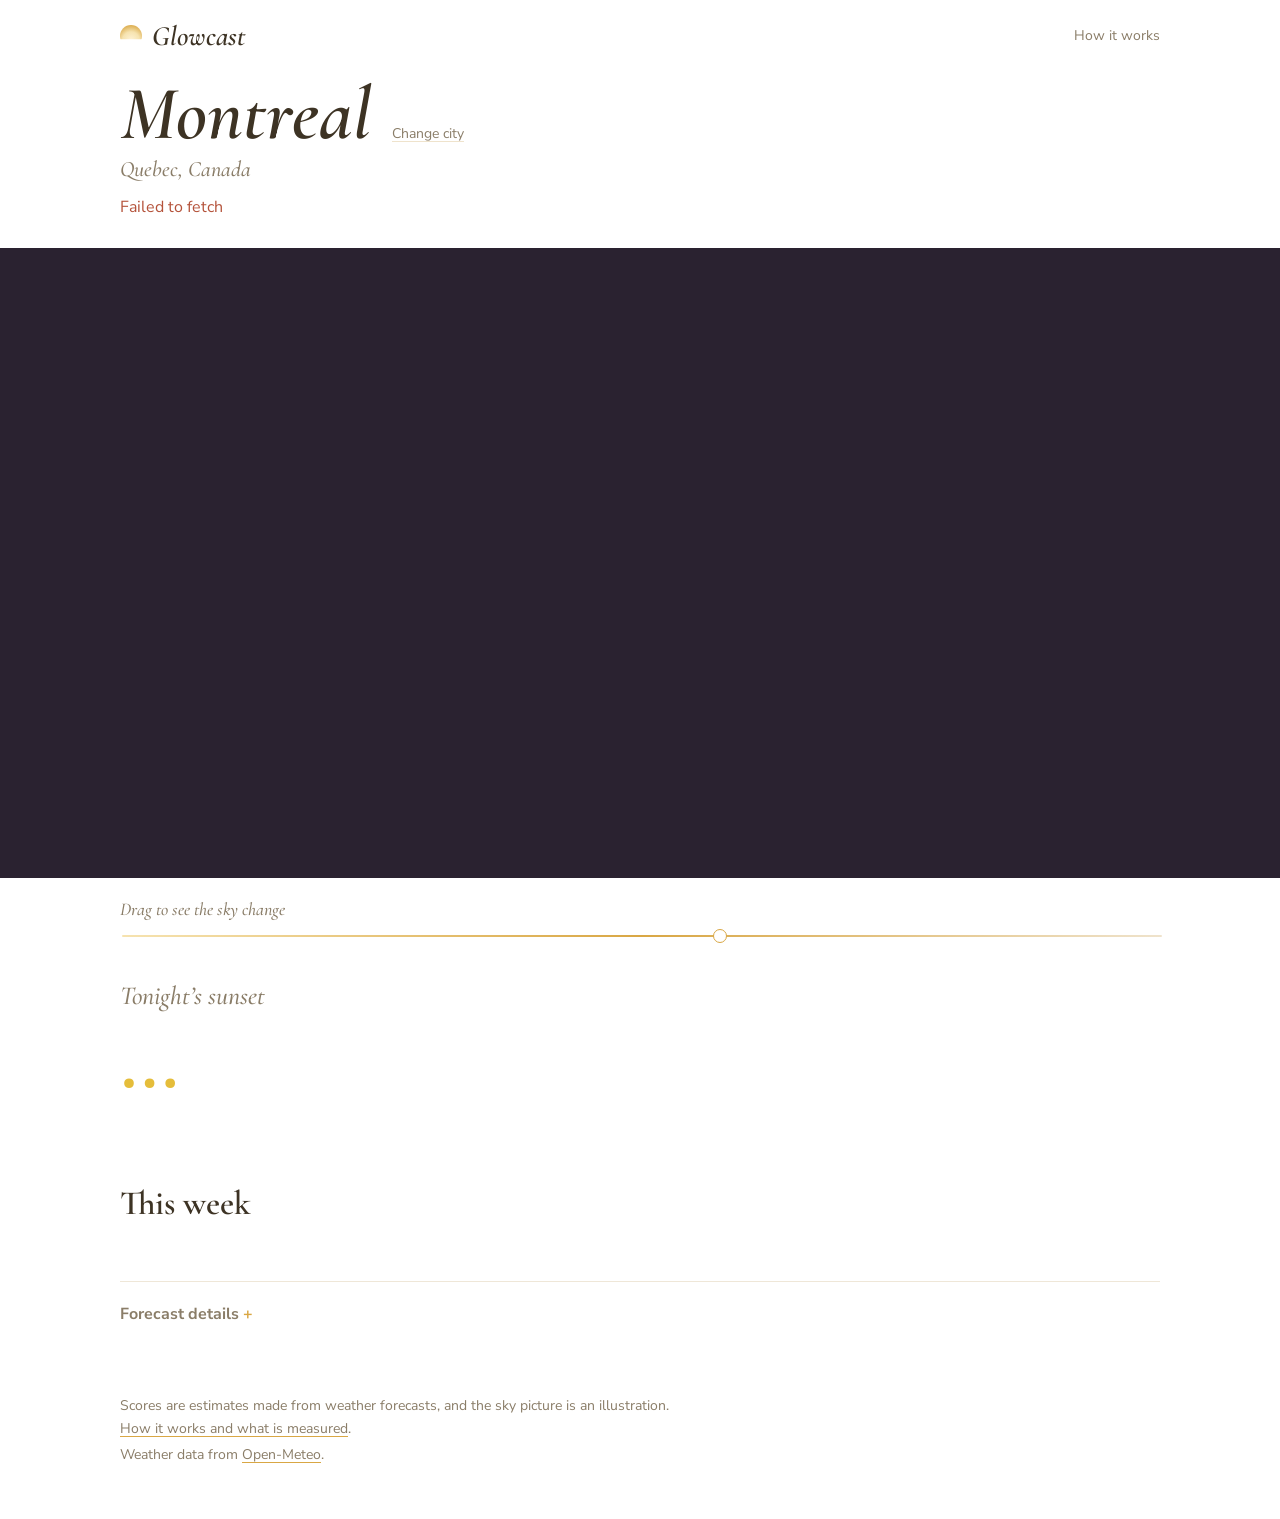
==== index.html @ 0e2d6ed1 "Make the sky picture taller Co-Authored-By: Claude Opus 5.5 <noreply@anthropic.com> Claude-Session: " ====
<!doctype html>
<html lang="en">
<head>
<meta charset="utf-8">
<meta name="viewport" content="width=device-width, initial-scale=1, viewport-fit=cover">
<title>Glowcast</title>
<meta name="description" content="Sunrise and sunset color forecast: times, golden hour, and how the sky is likely to look, from live cloud, humidity and aerosol forecasts.">
<meta name="theme-color" content="#ffffff">
<link rel="icon" href="data:image/svg+xml,%3Csvg xmlns='http://www.w3.org/2000/svg' viewBox='0 0 32 32'%3E%3Ccircle cx='16' cy='20' r='9' fill='%23e9bb5c'/%3E%3Crect y='20' width='32' height='12' fill='%23f5e8d3'/%3E%3C/svg%3E">
<link rel="preconnect" href="https://fonts.googleapis.com">
<link rel="preconnect" href="https://fonts.gstatic.com" crossorigin>
<link rel="stylesheet" href="https://fonts.googleapis.com/css2?family=Cormorant+Garamond:ital,wght@0,500;0,600;0,700;1,500;1,600&family=Nunito+Sans:opsz,wght@6..12,400;6..12,600;6..12,700&family=DM+Mono:wght@400;500&display=swap">
<link rel="stylesheet" href="styles.css?v=20">
</head>
<body>
<!--BODY-->
<header class="top">
  <a class="brand" href="./"><span class="mark" aria-hidden="true"></span>Glowcast</a>
  <a class="navlink" href="how.html">How it works</a>
</header>

<main class="page">
  <div class="wrap wrap-top">
    <section class="where">
      <div class="place">
        <h1><button id="city" class="city" type="button" aria-label="Change city"><span id="place-name">Montreal</span></button></h1>
        <p id="place-region" class="region">Quebec, Canada</p>
      </div>
      <button id="change" class="textbtn" type="button">Change city</button>
    </section>
    <div id="search" class="search" hidden>
      <label for="q" class="sr">Search for a city</label>
      <input id="q" type="search" placeholder="Type a city or town" autocomplete="off">
      <ul id="results" class="results" hidden></ul>
      <button id="locate" class="textbtn" type="button">Use my location</button>
    </div>
    <p id="status" class="status" hidden></p>
  </div>

  <section id="hero" class="hero" aria-label="Sky preview">
    <div class="stage">
      <canvas id="sky" aria-label="Illustration of how the sky may look"></canvas>
    </div>
    <div class="wrap scrub">
      <p class="hint">Drag to see the sky change</p>
      <label for="scrub" class="sr">Preview time</label>
      <input id="scrub" type="range" min="-45" max="40" step="1" value="4">
      <p class="scrub-meta"><span id="scrub-label"></span></p>
    </div>
  </section>

  <div class="wrap">
    <section class="summary">
      <div class="verdict" id="verdict" data-tone="good">
        <p id="v-when" class="kicker">Tonight’s sunset</p>
        <h2 id="v-label" class="v-title">…</h2>
        <p id="v-line" class="v-line"></p>
        <p id="why" class="why"></p>
        <p id="v-conf" class="v-conf"></p>
      </div>
      <dl id="facts" class="facts"></dl>
    </section>

    <section class="block">
      <h3 class="heading">This week</h3>
      <div id="week" class="week"></div>
    </section>

    <section id="spots-panel" class="block" hidden>
      <h3 class="heading">Where to watch</h3>
      <p id="spots-dir" class="spots-dir"></p>
      <ol id="spots" class="spots"></ol>
    </section>

    <details class="block details">
      <summary>Forecast details</summary>
      <div class="details-body">
        <p id="score-line" class="score-line"></p>
        <h4>Score from each weather model</h4>
        <div id="models" class="models"></div>
        <h4>Weather at that moment</h4>
        <dl id="cond" class="cond"></dl>
      </div>
    </details>
  </div>
</main>

<footer class="foot">
  <p>Scores are estimates made from weather forecasts, and the sky picture is an illustration. <a href="how.html">How it works and what is measured</a>.</p>
  <p>Weather data from <a href="https://open-meteo.com/" target="_blank" rel="noopener">Open-Meteo</a>.</p>
</footer>
<!--/BODY-->
<script type="module" src="js/app.js?v=20"></script>
</body>
</html>
---- styles.css ----
/* Layout: one calm column. Sky picture, then the answer in plain words, then the week and where to watch.
   White page, warm cream and butter accents, Cormorant Garamond for display, Nunito Sans for reading. */
:root {
  --bg: #ffffff;
  --cream: #fbf4e6;
  --sand: #efe3cc;
  --line: #efe7d8;
  --ink: #3d3324;
  --muted: #8a7d68;
  --gold: #d9a744;
  --gold-soft: #f6e3b0;
  --t-fire: #e0664a;
  --t-vivid: #ef9a3d;
  --t-good: #e5bd3a;
  --t-fair: #cfc4a8;
  --t-poor: #ece7de;
  --display: 'Cormorant Garamond', 'Cormorant', Garamond, 'Times New Roman', serif;
  --body: 'Nunito Sans', system-ui, -apple-system, 'Segoe UI', sans-serif;
  color-scheme: light;
}
* { box-sizing: border-box; }
[hidden] { display: none !important; }
html { -webkit-text-size-adjust: 100%; }
body { margin: 0; background: var(--bg); color: var(--ink); font: 16px/1.6 var(--body); }
a { color: inherit; text-decoration-color: var(--gold); text-underline-offset: 3px; }
a:hover { color: var(--t-vivid); }
button { font: inherit; color: inherit; cursor: pointer; }
:focus-visible { outline: 2px solid var(--gold); outline-offset: 3px; border-radius: 4px; }
.sr { position: absolute; width: 1px; height: 1px; overflow: hidden; clip: rect(0 0 0 0); }
[data-tone="fire"], .t-fire { --tone: var(--t-fire); }
[data-tone="vivid"], .t-vivid { --tone: var(--t-vivid); }
[data-tone="good"], .t-good { --tone: var(--t-good); }
[data-tone="fair"], .t-fair { --tone: var(--t-fair); }
[data-tone="poor"], .t-poor { --tone: var(--t-poor); }

.top, .wrap, .foot {
  max-width: 1080px;
  margin: 0 auto;
  padding-left: max(20px, env(safe-area-inset-left, 0px));
  padding-right: max(20px, env(safe-area-inset-right, 0px));
}
.top { display: flex; justify-content: space-between; align-items: center; gap: 16px; padding-block: 22px 8px; }
.brand { display: flex; align-items: center; gap: 10px; font: italic 600 28px/1 var(--display); text-decoration: none; }
.mark { width: 22px; height: 22px; border-radius: 50%; background: radial-gradient(circle at 50% 70%, #fff3d6, var(--gold-soft) 45%, var(--gold) 85%); clip-path: inset(0 0 35% 0); }
.navlink { font-size: 14px; color: var(--muted); text-decoration: none; }
.navlink:hover { color: var(--ink); }

.page { display: flex; flex-direction: column; gap: 28px; padding-bottom: 64px; }
.wrap { display: flex; flex-direction: column; gap: 64px; width: 100%; }
.wrap-top { gap: 12px; padding-top: 20px; }
.where { display: flex; align-items: baseline; gap: 12px 20px; flex-wrap: wrap; }
.where h1 { margin: 0; font: italic 600 clamp(44px, 7vw, 76px)/0.95 var(--display); letter-spacing: -0.01em; }
.region { margin: 6px 0 0; font: italic 500 22px/1.2 var(--display); color: var(--muted); }
.city { border: 0; background: none; padding: 0; font: inherit; color: inherit; text-align: left; }
.city:hover { color: var(--t-vivid); }
.search { position: relative; display: flex; align-items: center; gap: 16px; max-width: 460px; }
.search input {
  flex: 1; min-width: 0; padding: 8px 2px; border: 0; border-bottom: 1px solid var(--sand);
  background: transparent; color: var(--ink); font: inherit; border-radius: 0;
}
.search input:focus { outline: none; border-bottom-color: var(--gold); }
.textbtn { border: 0; background: none; padding: 8px 0; font-size: 14px; color: var(--muted); white-space: nowrap; text-decoration: underline; text-decoration-color: var(--sand); text-underline-offset: 3px; }
.textbtn:hover { color: var(--ink); }
.results {
  position: absolute; z-index: 20; top: calc(100% + 6px); left: 0; right: 0; margin: 0; padding: 6px;
  list-style: none; background: #fff; border: 1px solid var(--line); border-radius: 14px; box-shadow: 0 16px 40px rgb(120 95 50 / 0.12);
}
.results button { display: flex; flex-direction: column; width: 100%; text-align: left; padding: 8px 10px; border: 0; border-radius: 10px; background: none; }
.results button:hover, .results button:focus-visible { background: var(--cream); }
.results span { color: var(--muted); font-size: 13px; }
.results .msg { padding: 8px 10px; color: var(--muted); }
.status { margin: 0; color: var(--muted); }
.status.err { color: #b4523a; }

/* Sky */
.hero { display: flex; flex-direction: column; gap: 14px; }
.stage { position: relative; height: clamp(360px, 70vh, 780px); background: #2a2230; }
#sky { display: block; width: 100%; height: 100%; object-fit: cover; }
.scrub { gap: 0; padding-top: 6px; }
.scrub input { width: 100%; -webkit-appearance: none; appearance: none; height: 22px; background: transparent; }
.scrub input::-webkit-slider-runnable-track { height: 2px; border-radius: 999px; background: linear-gradient(90deg, var(--gold-soft), var(--gold), var(--sand)); }
.scrub input::-moz-range-track { height: 2px; border-radius: 999px; background: linear-gradient(90deg, var(--gold-soft), var(--gold), var(--sand)); }
.scrub input { height: 24px; }
.scrub input::-webkit-slider-thumb { -webkit-appearance: none; width: 14px; height: 14px; margin-top: -6px; border-radius: 50%; background: #fff; border: 1.5px solid var(--gold); cursor: grab; }
.scrub input::-moz-range-thumb { width: 11px; height: 11px; border-radius: 50%; background: #fff; border: 1.5px solid var(--gold); cursor: grab; }
.scrub input:active::-webkit-slider-thumb { cursor: grabbing; }
.scrub-meta { margin: 2px 0 0; font-size: 14px; color: var(--muted); }
.hint { margin: 0 0 2px; font: italic 500 18px var(--display); color: var(--muted); }

/* Answer */
.summary { display: grid; grid-template-columns: 1.35fr 1fr; gap: 40px 64px; align-items: start; }
.verdict { min-width: 0; }
.kicker { margin: 0 0 4px; font: italic 500 26px/1.2 var(--display); color: var(--muted); }
.heading { margin: 0 0 18px; font: 600 34px/1.1 var(--display); }
.v-title { margin: 0; font: 600 clamp(56px, 8vw, 88px)/1 var(--display); color: var(--tone); }
.v-line { margin: 12px 0 0; font: 500 clamp(22px, 2.6vw, 28px)/1.3 var(--display); max-width: 30ch; text-wrap: pretty; }
.why { margin: 16px 0 0; color: var(--ink); max-width: 58ch; }
.v-conf { margin: 18px 0 0; font-size: 14px; color: var(--muted); max-width: 60ch; }
.facts { margin: 0; display: flex; flex-direction: column; }
.facts div { display: flex; justify-content: space-between; align-items: baseline; gap: 16px; padding: 14px 0; border-bottom: 1px solid var(--line); }
.facts div:first-child { padding-top: 0; }
.facts div:last-child { border-bottom: 0; }
.facts dt { color: var(--muted); font-size: 15px; }
.facts dd { margin: 0; font: 600 26px/1.1 var(--display); text-align: right; font-variant-numeric: tabular-nums; }
.facts small { font: 400 14px var(--body); color: var(--muted); }

/* Week */
.week { display: grid; grid-template-columns: repeat(7, minmax(0, 1fr)); gap: 8px; }
.day { display: flex; flex-direction: column; gap: 10px; min-width: 0; }
.day h4 { margin: 0; font: 600 22px/1.1 var(--display); }
.pair { display: flex; gap: 6px; }
.slot { display: flex; flex-direction: column; align-items: center; gap: 4px; padding: 8px 8px 6px; border: 0; border-radius: 14px; background: none; }
.slot i { width: 18px; height: 18px; border-radius: 50%; background: var(--tone, var(--line)); box-shadow: 0 0 0 4px #fff, 0 0 0 5px transparent; transition: box-shadow 0.15s; }
.slot span { font-size: 11px; letter-spacing: 0.06em; text-transform: uppercase; color: var(--muted); }
.slot:hover { background: var(--cream); }
.slot.sel i { box-shadow: 0 0 0 4px #fff, 0 0 0 6px var(--tone); }
.slot.past { opacity: 0.45; }
.slot.none { cursor: default; opacity: 0.4; }

/* Where to watch */
.spots-dir { margin: -8px 0 20px; color: var(--muted); max-width: 60ch; }
.spots { margin: 0; padding: 0; list-style: none; display: grid; grid-template-columns: repeat(3, minmax(0, 1fr)); gap: 24px 40px; }
.spots li { display: flex; flex-direction: column; gap: 4px; min-width: 0; }
.spots b { font-weight: 700; }
.spots span { color: var(--muted); }
.spots a { font-size: 13px; color: var(--muted); }

/* Details */
.details { border-top: 1px solid var(--line); padding-top: 20px; margin-top: -24px; }
.score-line { margin: 16px 0 0; }
.details summary { cursor: pointer; font-weight: 700; color: var(--muted); list-style: none; }
.details summary::-webkit-details-marker { display: none; }
.details summary::after { content: ' +'; color: var(--gold); }
.details[open] summary::after { content: ' −'; }
.details-body h4 { margin: 24px 0 10px; font: 600 12px/1.3 var(--body); text-transform: uppercase; letter-spacing: 0.14em; color: var(--muted); }
.models { display: flex; flex-wrap: wrap; gap: 8px 24px; }
.model { color: var(--muted); }
.model b { color: var(--ink); margin-left: 4px; }
.model.mid b { color: var(--t-vivid); }
.cond { margin: 0; display: grid; grid-template-columns: repeat(4, minmax(0, 1fr)); gap: 12px 32px; }
.cond div { display: flex; justify-content: space-between; gap: 8px; padding: 6px 0; border-bottom: 1px solid var(--line); font-size: 14px; }
.cond dt { color: var(--muted); }
.cond dd { margin: 0; font-variant-numeric: tabular-nums; }

.foot { padding-block: 0 48px; color: var(--muted); font-size: 14px; }
.foot p { margin: 4px 0; max-width: 70ch; }

/* How it works page */
.prose { max-width: 680px; gap: 0; }
.prose h1 { margin: 0 0 8px; font: italic 600 clamp(40px, 6vw, 60px)/1 var(--display); }
.prose h2 { margin: 40px 0 8px; font: 600 30px/1.15 var(--display); }
.prose p, .prose li { color: var(--ink); }
.prose ul { padding-left: 20px; display: flex; flex-direction: column; gap: 6px; }
.prose .lede { margin-top: 8px; font: 500 24px/1.35 var(--display); color: var(--muted); }
.prose dl { margin: 0; }
.prose dl div { padding: 10px 0; border-bottom: 1px solid var(--line); }
.prose dt { font-weight: 700; }
.prose dd { margin: 2px 0 0; color: var(--muted); }

@media (max-width: 900px) {
  .summary { grid-template-columns: 1fr; }
  .spots { grid-template-columns: 1fr; gap: 16px; }
  .cond { grid-template-columns: repeat(2, minmax(0, 1fr)); }
  .week { grid-template-columns: repeat(7, 104px); overflow-x: auto; padding-bottom: 6px; scroll-snap-type: x mandatory; }
    .day { scroll-snap-align: start; }
}
@media (max-width: 600px) {
  .wrap { gap: 48px; }
  .search { max-width: 100%; }
  .stage { height: min(74vh, 620px); }
  .cond { grid-template-columns: 1fr; }
}
@media (prefers-reduced-motion: reduce) { * { transition: none !important; } }
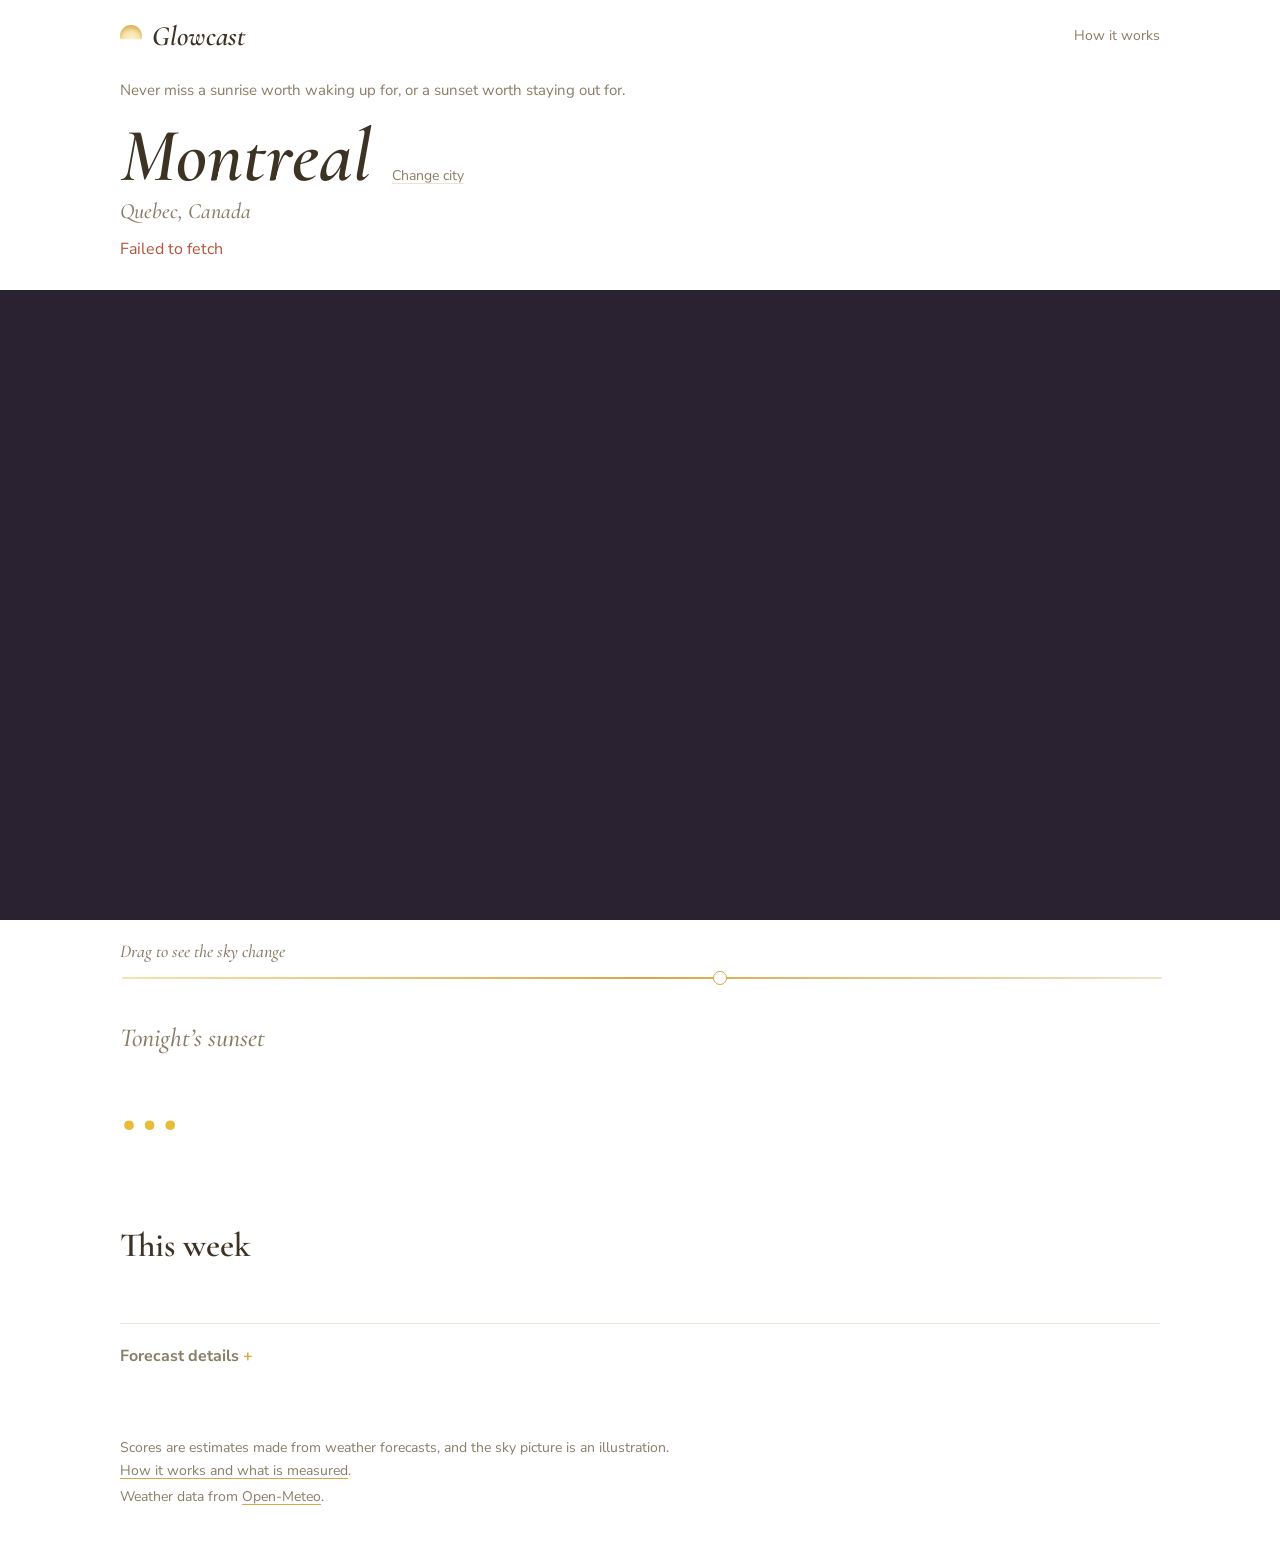
==== commit 882a5452: "Add tagline and show the verdict on the sky Co-Authored-By: Claude Opus 5.5 <noreply@anthropic.com> " ====
--- a/index.html
+++ b/index.html
@@ -10,7 +10,7 @@
 <link rel="preconnect" href="https://fonts.googleapis.com">
 <link rel="preconnect" href="https://fonts.gstatic.com" crossorigin>
 <link rel="stylesheet" href="https://fonts.googleapis.com/css2?family=Cormorant+Garamond:ital,wght@0,500;0,600;0,700;1,500;1,600&family=Nunito+Sans:opsz,wght@6..12,400;6..12,600;6..12,700&family=DM+Mono:wght@400;500&display=swap">
-<link rel="stylesheet" href="styles.css?v=20">
+<link rel="stylesheet" href="styles.css?v=21">
 </head>
 <body>
 <!--BODY-->
@@ -21,6 +21,7 @@
 
 <main class="page">
   <div class="wrap wrap-top">
+    <p class="tagline">Never miss a sunrise worth waking up for, or a sunset worth staying out for.</p>
     <section class="where">
       <div class="place">
         <h1><button id="city" class="city" type="button" aria-label="Change city"><span id="place-name">Montreal</span></button></h1>
@@ -40,6 +41,7 @@
   <section id="hero" class="hero" aria-label="Sky preview">
     <div class="stage">
       <canvas id="sky" aria-label="Illustration of how the sky may look"></canvas>
+      <p id="badge" class="badge" aria-live="polite" hidden></p>
     </div>
     <div class="wrap scrub">
       <p class="hint">Drag to see the sky change</p>
@@ -90,6 +92,6 @@
   <p>Weather data from <a href="https://open-meteo.com/" target="_blank" rel="noopener">Open-Meteo</a>.</p>
 </footer>
 <!--/BODY-->
-<script type="module" src="js/app.js?v=20"></script>
+<script type="module" src="js/app.js?v=21"></script>
 </body>
 </html>
--- a/styles.css
+++ b/styles.css
@@ -48,6 +48,7 @@
 .page { display: flex; flex-direction: column; gap: 28px; padding-bottom: 64px; }
 .wrap { display: flex; flex-direction: column; gap: 64px; width: 100%; }
 .wrap-top { gap: 12px; padding-top: 20px; }
+.tagline { margin: 0 0 6px; font-size: 15px; color: var(--muted); max-width: 60ch; }
 .where { display: flex; align-items: baseline; gap: 12px 20px; flex-wrap: wrap; }
 .where h1 { margin: 0; font: italic 600 clamp(44px, 7vw, 76px)/0.95 var(--display); letter-spacing: -0.01em; }
 .region { margin: 6px 0 0; font: italic 500 22px/1.2 var(--display); color: var(--muted); }
@@ -75,6 +76,16 @@
 /* Sky */
 .hero { display: flex; flex-direction: column; gap: 14px; }
 .stage { position: relative; height: clamp(360px, 70vh, 780px); background: #2a2230; }
+.badge {
+  position: absolute; left: max(20px, calc((100% - 1080px) / 2 + 20px)); bottom: 22px; margin: 0;
+  display: flex; align-items: baseline; gap: 10px; flex-wrap: wrap; max-width: calc(100% - 40px);
+  padding: 8px 16px 9px; border-radius: 999px; color: #fff;
+  background: rgb(28 20 18 / 0.42); backdrop-filter: blur(10px); -webkit-backdrop-filter: blur(10px);
+}
+.badge span + span::before { content: '·'; margin-right: 10px; opacity: 0.7; }
+.b-when { font: italic 500 18px/1.2 var(--display); opacity: 0.9; }
+.b-label { font: 600 22px/1.1 var(--display); }
+.b-time { font-size: 14px; opacity: 0.9; font-variant-numeric: tabular-nums; }
 #sky { display: block; width: 100%; height: 100%; object-fit: cover; }
 .scrub { gap: 0; padding-top: 6px; }
 .scrub input { width: 100%; -webkit-appearance: none; appearance: none; height: 22px; background: transparent; }
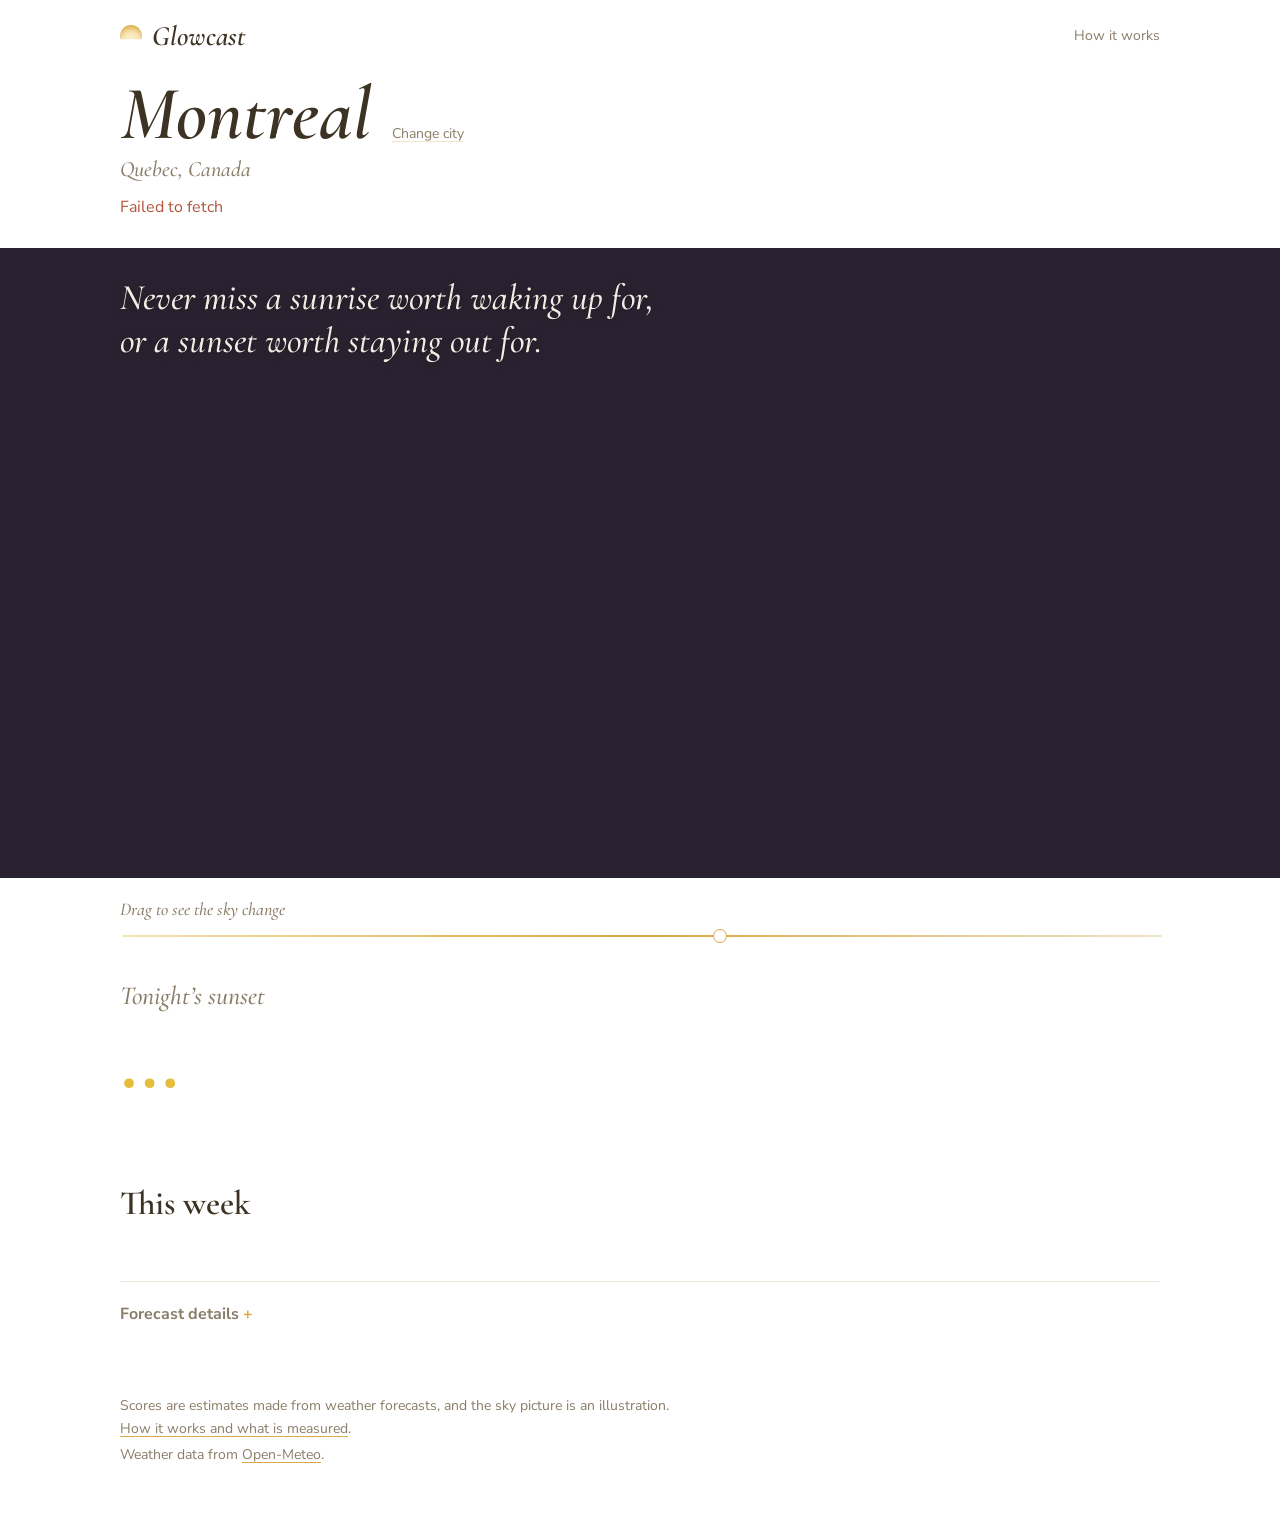
==== commit 9bdca3c7: "Move the tagline onto the sky as a caption Co-Authored-By: Claude Opus 5.5 <noreply@anthropic.com> C" ====
--- a/index.html
+++ b/index.html
@@ -10,7 +10,7 @@
 <link rel="preconnect" href="https://fonts.googleapis.com">
 <link rel="preconnect" href="https://fonts.gstatic.com" crossorigin>
 <link rel="stylesheet" href="https://fonts.googleapis.com/css2?family=Cormorant+Garamond:ital,wght@0,500;0,600;0,700;1,500;1,600&family=Nunito+Sans:opsz,wght@6..12,400;6..12,600;6..12,700&family=DM+Mono:wght@400;500&display=swap">
-<link rel="stylesheet" href="styles.css?v=21">
+<link rel="stylesheet" href="styles.css?v=23">
 </head>
 <body>
 <!--BODY-->
@@ -21,7 +21,6 @@
 
 <main class="page">
   <div class="wrap wrap-top">
-    <p class="tagline">Never miss a sunrise worth waking up for, or a sunset worth staying out for.</p>
     <section class="where">
       <div class="place">
         <h1><button id="city" class="city" type="button" aria-label="Change city"><span id="place-name">Montreal</span></button></h1>
@@ -41,6 +40,7 @@
   <section id="hero" class="hero" aria-label="Sky preview">
     <div class="stage">
       <canvas id="sky" aria-label="Illustration of how the sky may look"></canvas>
+      <p class="tagline"><span>Never miss a sunrise worth waking up for,</span> <span>or a sunset worth staying out for.</span></p>
       <p id="badge" class="badge" aria-live="polite" hidden></p>
     </div>
     <div class="wrap scrub">
@@ -92,6 +92,6 @@
   <p>Weather data from <a href="https://open-meteo.com/" target="_blank" rel="noopener">Open-Meteo</a>.</p>
 </footer>
 <!--/BODY-->
-<script type="module" src="js/app.js?v=21"></script>
+<script type="module" src="js/app.js?v=23"></script>
 </body>
 </html>
--- a/styles.css
+++ b/styles.css
@@ -48,7 +48,13 @@
 .page { display: flex; flex-direction: column; gap: 28px; padding-bottom: 64px; }
 .wrap { display: flex; flex-direction: column; gap: 64px; width: 100%; }
 .wrap-top { gap: 12px; padding-top: 20px; }
-.tagline { margin: 0 0 6px; font-size: 15px; color: var(--muted); max-width: 60ch; }
+.tagline {
+  position: absolute; left: max(20px, calc((100% - 1080px) / 2 + 20px)); top: 28px; right: 20px; margin: 0;
+  font: italic 500 clamp(24px, 3vw, 36px)/1.2 var(--display); color: rgb(255 250 240 / 0.94);
+  text-shadow: 0 1px 14px rgb(40 25 20 / 0.45), 0 0 2px rgb(40 25 20 / 0.25); pointer-events: none; text-wrap: balance;
+}
+.tagline span { display: block; }
+@media (max-width: 600px) { .tagline span { display: inline; } }
 .where { display: flex; align-items: baseline; gap: 12px 20px; flex-wrap: wrap; }
 .where h1 { margin: 0; font: italic 600 clamp(44px, 7vw, 76px)/0.95 var(--display); letter-spacing: -0.01em; }
 .region { margin: 6px 0 0; font: italic 500 22px/1.2 var(--display); color: var(--muted); }
@@ -78,14 +84,12 @@
 .stage { position: relative; height: clamp(360px, 70vh, 780px); background: #2a2230; }
 .badge {
   position: absolute; left: max(20px, calc((100% - 1080px) / 2 + 20px)); bottom: 22px; margin: 0;
-  display: flex; align-items: baseline; gap: 10px; flex-wrap: wrap; max-width: calc(100% - 40px);
-  padding: 8px 16px 9px; border-radius: 999px; color: #fff;
+  display: flex; flex-direction: column; gap: 2px; max-width: calc(100% - 40px);
+  padding: 10px 18px 12px; border-radius: 16px; color: #fff;
   background: rgb(28 20 18 / 0.42); backdrop-filter: blur(10px); -webkit-backdrop-filter: blur(10px);
 }
-.badge span + span::before { content: '·'; margin-right: 10px; opacity: 0.7; }
 .b-when { font: italic 500 18px/1.2 var(--display); opacity: 0.9; }
-.b-label { font: 600 22px/1.1 var(--display); }
-.b-time { font-size: 14px; opacity: 0.9; font-variant-numeric: tabular-nums; }
+.b-label { font: 600 30px/1.05 var(--display); }
 #sky { display: block; width: 100%; height: 100%; object-fit: cover; }
 .scrub { gap: 0; padding-top: 6px; }
 .scrub input { width: 100%; -webkit-appearance: none; appearance: none; height: 22px; background: transparent; }
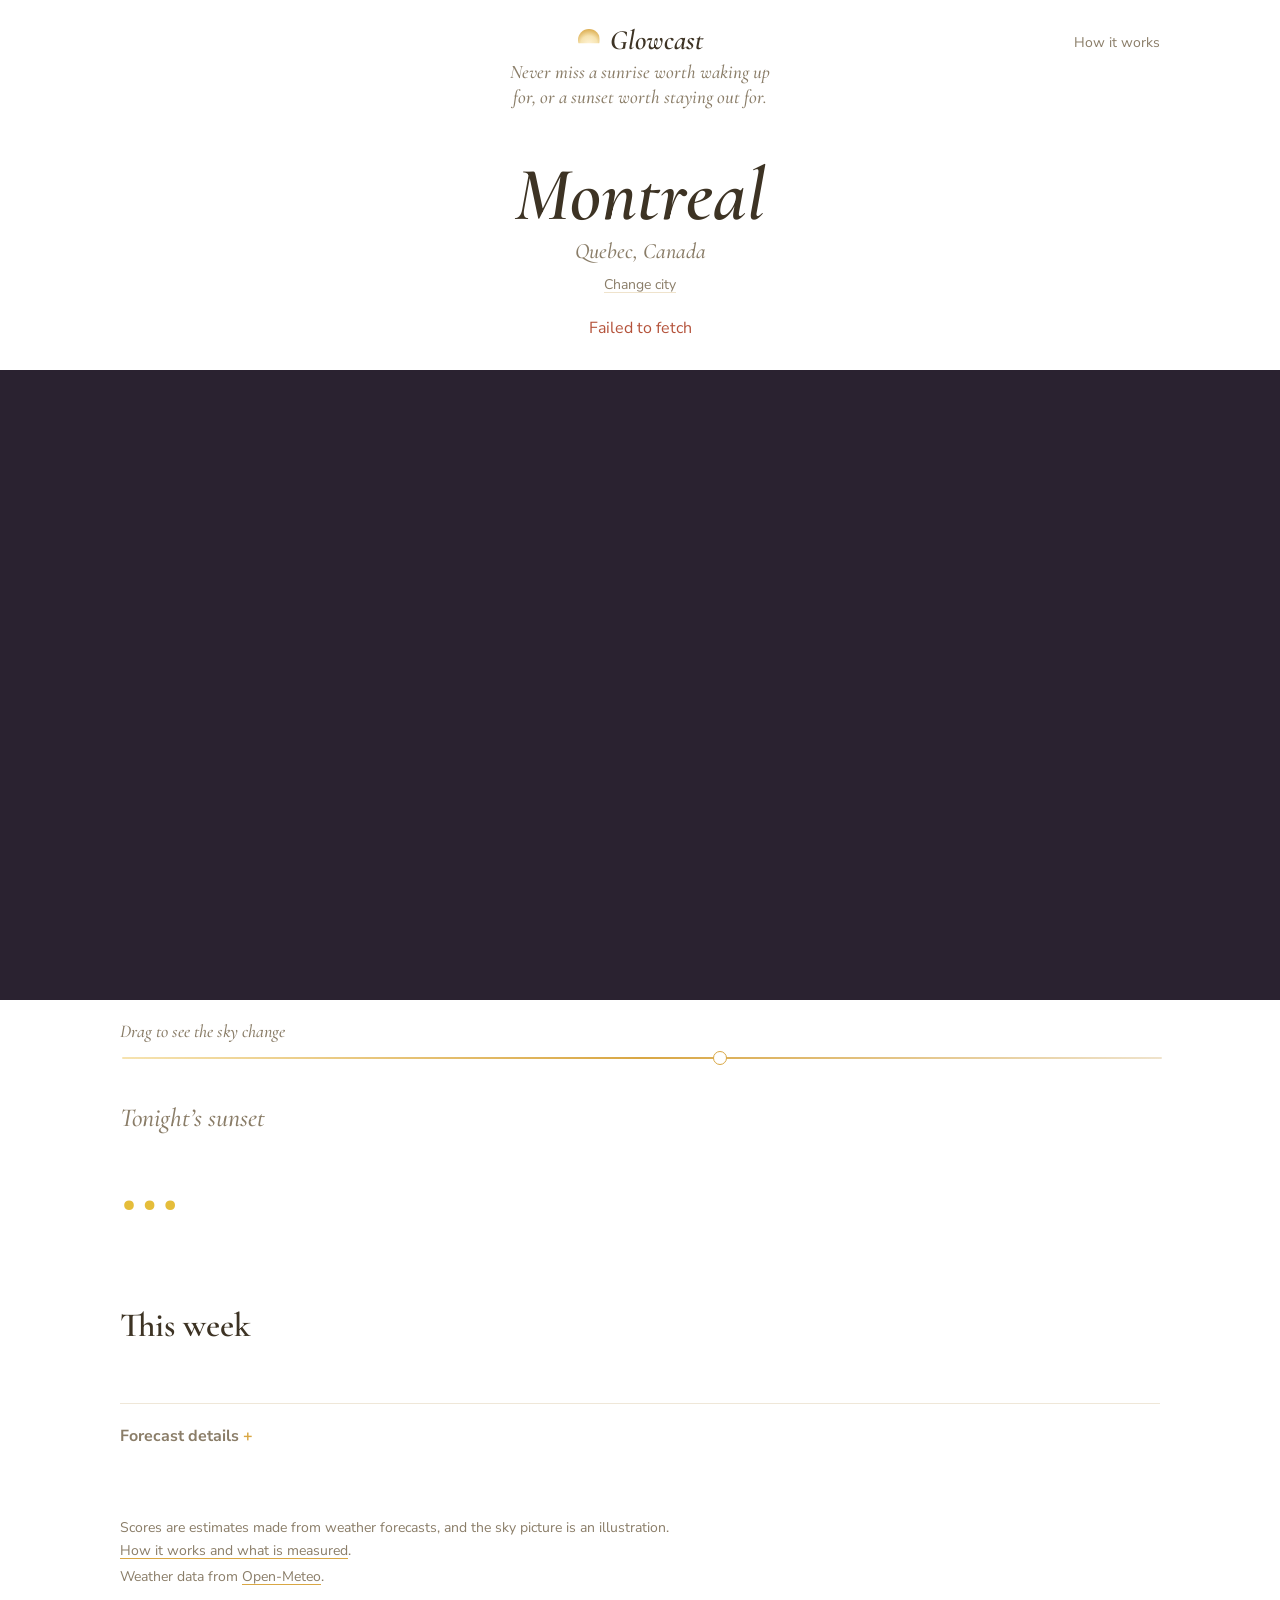
==== commit 6019865b: "Center the logo, tagline and city at the top Co-Authored-By: Claude Opus 5.5 <noreply@anthropic.com>" ====
--- a/index.html
+++ b/index.html
@@ -10,12 +10,16 @@
 <link rel="preconnect" href="https://fonts.googleapis.com">
 <link rel="preconnect" href="https://fonts.gstatic.com" crossorigin>
 <link rel="stylesheet" href="https://fonts.googleapis.com/css2?family=Cormorant+Garamond:ital,wght@0,500;0,600;0,700;1,500;1,600&family=Nunito+Sans:opsz,wght@6..12,400;6..12,600;6..12,700&family=DM+Mono:wght@400;500&display=swap">
-<link rel="stylesheet" href="styles.css?v=23">
+<link rel="stylesheet" href="styles.css?v=24">
 </head>
 <body>
 <!--BODY-->
 <header class="top">
-  <a class="brand" href="./"><span class="mark" aria-hidden="true"></span>Glowcast</a>
+  <span aria-hidden="true"></span>
+  <div class="brandbox">
+    <a class="brand" href="./"><span class="mark" aria-hidden="true"></span>Glowcast</a>
+    <p class="tagline">Never miss a sunrise worth waking up for, or a sunset worth staying out for.</p>
+  </div>
   <a class="navlink" href="how.html">How it works</a>
 </header>
 
@@ -40,7 +44,6 @@
   <section id="hero" class="hero" aria-label="Sky preview">
     <div class="stage">
       <canvas id="sky" aria-label="Illustration of how the sky may look"></canvas>
-      <p class="tagline"><span>Never miss a sunrise worth waking up for,</span> <span>or a sunset worth staying out for.</span></p>
       <p id="badge" class="badge" aria-live="polite" hidden></p>
     </div>
     <div class="wrap scrub">
@@ -92,6 +95,6 @@
   <p>Weather data from <a href="https://open-meteo.com/" target="_blank" rel="noopener">Open-Meteo</a>.</p>
 </footer>
 <!--/BODY-->
-<script type="module" src="js/app.js?v=23"></script>
+<script type="module" src="js/app.js?v=24"></script>
 </body>
 </html>
--- a/styles.css
+++ b/styles.css
@@ -39,7 +39,10 @@
   padding-left: max(20px, env(safe-area-inset-left, 0px));
   padding-right: max(20px, env(safe-area-inset-right, 0px));
 }
-.top { display: flex; justify-content: space-between; align-items: center; gap: 16px; padding-block: 22px 8px; }
+.top { display: grid; grid-template-columns: 1fr auto 1fr; align-items: start; gap: 16px; padding-block: 26px 12px; }
+.top .navlink { justify-self: end; padding-top: 6px; }
+.brandbox { display: flex; flex-direction: column; align-items: center; gap: 6px; text-align: center; }
+.tagline { margin: 0; font: italic 500 19px/1.3 var(--display); color: var(--muted); max-width: 62ch; text-wrap: balance; }
 .brand { display: flex; align-items: center; gap: 10px; font: italic 600 28px/1 var(--display); text-decoration: none; }
 .mark { width: 22px; height: 22px; border-radius: 50%; background: radial-gradient(circle at 50% 70%, #fff3d6, var(--gold-soft) 45%, var(--gold) 85%); clip-path: inset(0 0 35% 0); }
 .navlink { font-size: 14px; color: var(--muted); text-decoration: none; }
@@ -48,19 +51,15 @@
 .page { display: flex; flex-direction: column; gap: 28px; padding-bottom: 64px; }
 .wrap { display: flex; flex-direction: column; gap: 64px; width: 100%; }
 .wrap-top { gap: 12px; padding-top: 20px; }
-.tagline {
-  position: absolute; left: max(20px, calc((100% - 1080px) / 2 + 20px)); top: 28px; right: 20px; margin: 0;
-  font: italic 500 clamp(24px, 3vw, 36px)/1.2 var(--display); color: rgb(255 250 240 / 0.94);
-  text-shadow: 0 1px 14px rgb(40 25 20 / 0.45), 0 0 2px rgb(40 25 20 / 0.25); pointer-events: none; text-wrap: balance;
-}
-.tagline span { display: block; }
-@media (max-width: 600px) { .tagline span { display: inline; } }
-.where { display: flex; align-items: baseline; gap: 12px 20px; flex-wrap: wrap; }
+.where { display: flex; flex-direction: column; align-items: center; gap: 2px; text-align: center; padding-top: 18px; }
+.where .city { text-align: center; }
+.wrap-top { align-items: center; }
+.wrap-top .status { text-align: center; }
 .where h1 { margin: 0; font: italic 600 clamp(44px, 7vw, 76px)/0.95 var(--display); letter-spacing: -0.01em; }
 .region { margin: 6px 0 0; font: italic 500 22px/1.2 var(--display); color: var(--muted); }
-.city { border: 0; background: none; padding: 0; font: inherit; color: inherit; text-align: left; }
+.city { border: 0; background: none; padding: 0; font: inherit; color: inherit; }
 .city:hover { color: var(--t-vivid); }
-.search { position: relative; display: flex; align-items: center; gap: 16px; max-width: 460px; }
+.search { position: relative; display: flex; align-items: center; gap: 16px; width: 100%; max-width: 460px; }
 .search input {
   flex: 1; min-width: 0; padding: 8px 2px; border: 0; border-bottom: 1px solid var(--sand);
   background: transparent; color: var(--ink); font: inherit; border-radius: 0;
@@ -180,6 +179,9 @@
     .day { scroll-snap-align: start; }
 }
 @media (max-width: 600px) {
+  .top { grid-template-columns: 1fr; justify-items: center; position: relative; padding-top: 48px; }
+  .top > span:first-child { display: none; }
+  .top .navlink { position: absolute; top: 14px; right: max(20px, env(safe-area-inset-right, 0px)); padding-top: 0; font-size: 13px; }
   .wrap { gap: 48px; }
   .search { max-width: 100%; }
   .stage { height: min(74vh, 620px); }
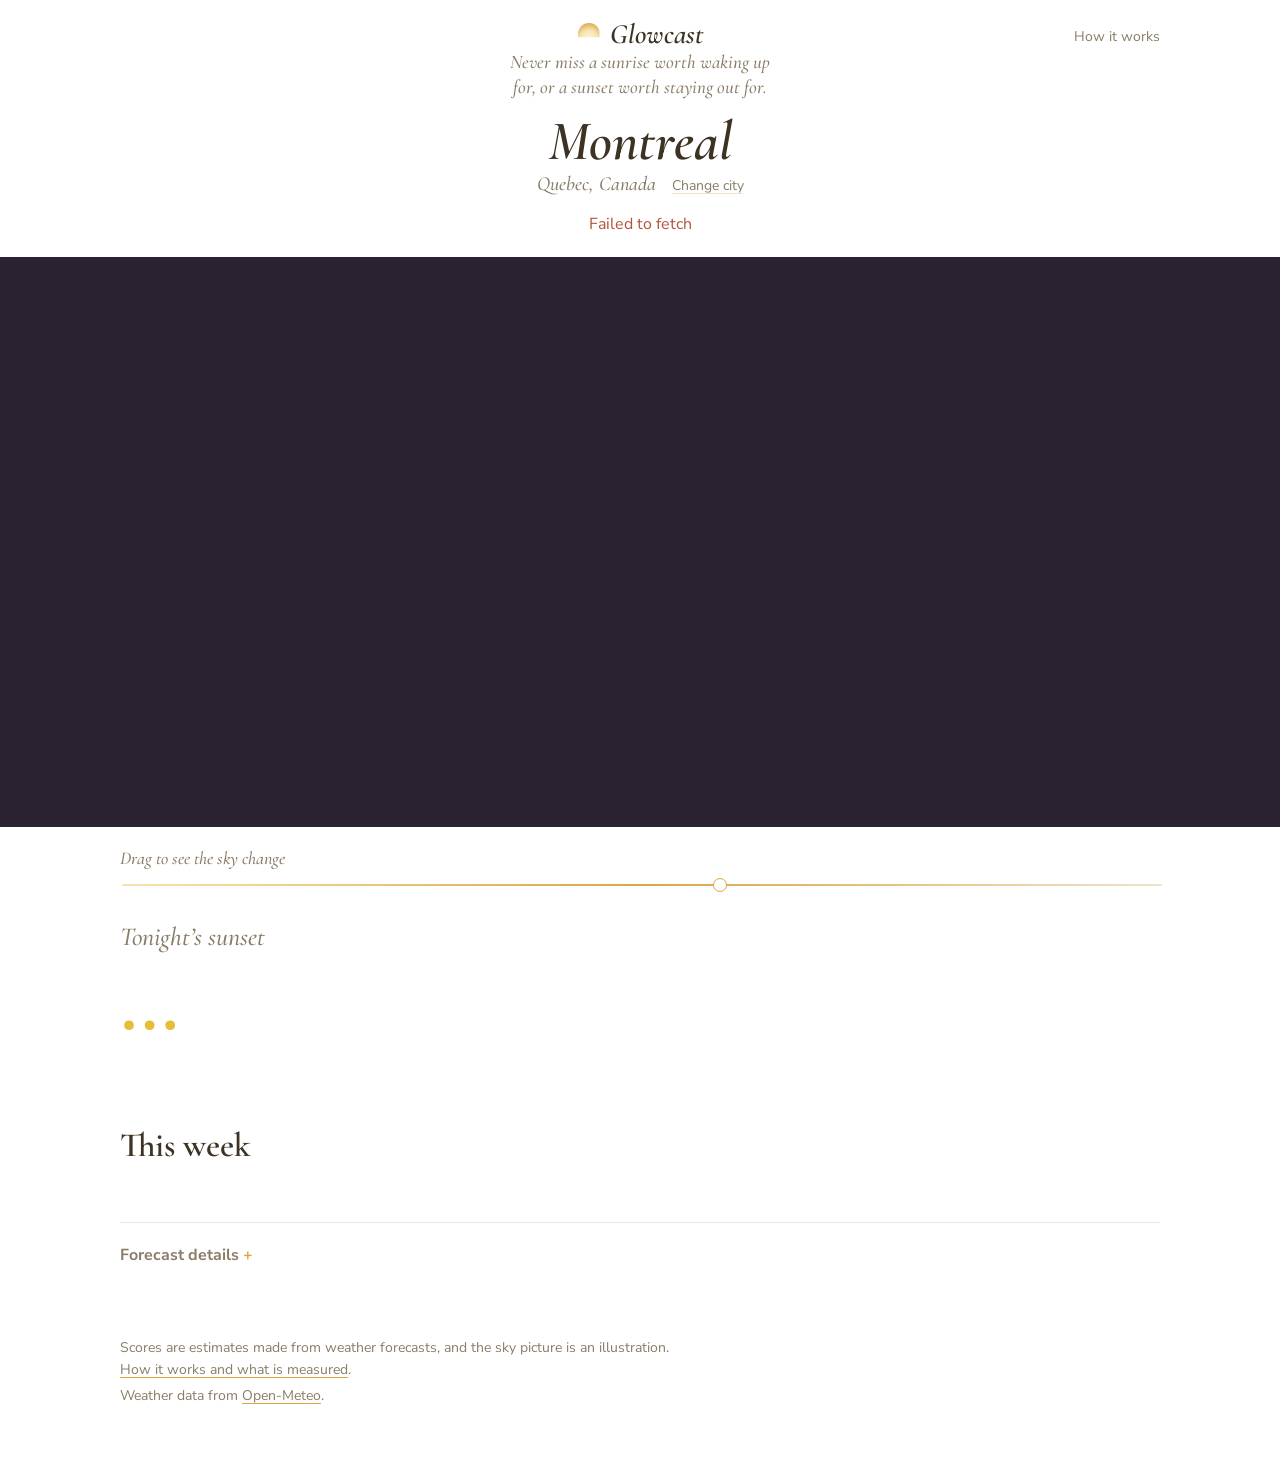
==== commit cbe49eee: "Shorter header, more natural clouds, link preview and icons Header is compact so the sky and verdict" ====
--- a/index.html
+++ b/index.html
@@ -6,11 +6,26 @@
 <title>Glowcast</title>
 <meta name="description" content="Sunrise and sunset color forecast: times, golden hour, and how the sky is likely to look, from live cloud, humidity and aerosol forecasts.">
 <meta name="theme-color" content="#ffffff">
+<meta property="og:type" content="website">
+<meta property="og:site_name" content="Glowcast">
+<meta property="og:title" content="Glowcast">
+<meta property="og:description" content="Never miss a sunrise worth waking up for, or a sunset worth staying out for.">
+<meta property="og:url" content="https://jenniferwxg-sketch.github.io/sunset-forecast/">
+<meta property="og:image" content="https://jenniferwxg-sketch.github.io/sunset-forecast/og.jpg">
+<meta property="og:image:width" content="1200">
+<meta property="og:image:height" content="630">
+<meta property="og:image:alt" content="A sunset sky with the words Glowcast and Never miss a sunrise worth waking up for, or a sunset worth staying out for.">
+<meta name="twitter:card" content="summary_large_image">
+<meta name="twitter:title" content="Glowcast">
+<meta name="twitter:description" content="Never miss a sunrise worth waking up for, or a sunset worth staying out for.">
+<meta name="twitter:image" content="https://jenniferwxg-sketch.github.io/sunset-forecast/og.jpg">
+<link rel="icon" type="image/png" sizes="32x32" href="favicon-32.png">
+<link rel="apple-touch-icon" href="apple-touch-icon.png">
 <link rel="icon" href="data:image/svg+xml,%3Csvg xmlns='http://www.w3.org/2000/svg' viewBox='0 0 32 32'%3E%3Ccircle cx='16' cy='20' r='9' fill='%23e9bb5c'/%3E%3Crect y='20' width='32' height='12' fill='%23f5e8d3'/%3E%3C/svg%3E">
 <link rel="preconnect" href="https://fonts.googleapis.com">
 <link rel="preconnect" href="https://fonts.gstatic.com" crossorigin>
 <link rel="stylesheet" href="https://fonts.googleapis.com/css2?family=Cormorant+Garamond:ital,wght@0,500;0,600;0,700;1,500;1,600&family=Nunito+Sans:opsz,wght@6..12,400;6..12,600;6..12,700&family=DM+Mono:wght@400;500&display=swap">
-<link rel="stylesheet" href="styles.css?v=24">
+<link rel="stylesheet" href="styles.css?v=25">
 </head>
 <body>
 <!--BODY-->
@@ -28,9 +43,8 @@
     <section class="where">
       <div class="place">
         <h1><button id="city" class="city" type="button" aria-label="Change city"><span id="place-name">Montreal</span></button></h1>
-        <p id="place-region" class="region">Quebec, Canada</p>
       </div>
-      <button id="change" class="textbtn" type="button">Change city</button>
+      <p class="region-row"><span id="place-region" class="region">Quebec, Canada</span><button id="change" class="textbtn" type="button">Change city</button></p>
     </section>
     <div id="search" class="search" hidden>
       <label for="q" class="sr">Search for a city</label>
@@ -95,6 +109,6 @@
   <p>Weather data from <a href="https://open-meteo.com/" target="_blank" rel="noopener">Open-Meteo</a>.</p>
 </footer>
 <!--/BODY-->
-<script type="module" src="js/app.js?v=24"></script>
+<script type="module" src="js/app.js?v=25"></script>
 </body>
 </html>
--- a/styles.css
+++ b/styles.css
@@ -39,24 +39,26 @@
   padding-left: max(20px, env(safe-area-inset-left, 0px));
   padding-right: max(20px, env(safe-area-inset-right, 0px));
 }
-.top { display: grid; grid-template-columns: 1fr auto 1fr; align-items: start; gap: 16px; padding-block: 26px 12px; }
+.top { display: grid; grid-template-columns: 1fr auto 1fr; align-items: start; gap: 16px; padding-block: 20px 4px; }
 .top .navlink { justify-self: end; padding-top: 6px; }
-.brandbox { display: flex; flex-direction: column; align-items: center; gap: 6px; text-align: center; }
+.brandbox { display: flex; flex-direction: column; align-items: center; gap: 2px; text-align: center; }
 .tagline { margin: 0; font: italic 500 19px/1.3 var(--display); color: var(--muted); max-width: 62ch; text-wrap: balance; }
 .brand { display: flex; align-items: center; gap: 10px; font: italic 600 28px/1 var(--display); text-decoration: none; }
 .mark { width: 22px; height: 22px; border-radius: 50%; background: radial-gradient(circle at 50% 70%, #fff3d6, var(--gold-soft) 45%, var(--gold) 85%); clip-path: inset(0 0 35% 0); }
 .navlink { font-size: 14px; color: var(--muted); text-decoration: none; }
 .navlink:hover { color: var(--ink); }
 
-.page { display: flex; flex-direction: column; gap: 28px; padding-bottom: 64px; }
+.page { display: flex; flex-direction: column; gap: 20px; padding-bottom: 64px; }
 .wrap { display: flex; flex-direction: column; gap: 64px; width: 100%; }
-.wrap-top { gap: 12px; padding-top: 20px; }
-.where { display: flex; flex-direction: column; align-items: center; gap: 2px; text-align: center; padding-top: 18px; }
+.wrap-top { gap: 10px; padding-top: 10px; }
+.where { display: flex; flex-direction: column; align-items: center; gap: 2px; text-align: center; padding-top: 0; }
 .where .city { text-align: center; }
 .wrap-top { align-items: center; }
 .wrap-top .status { text-align: center; }
-.where h1 { margin: 0; font: italic 600 clamp(44px, 7vw, 76px)/0.95 var(--display); letter-spacing: -0.01em; }
-.region { margin: 6px 0 0; font: italic 500 22px/1.2 var(--display); color: var(--muted); }
+.where h1 { margin: 0; font: italic 600 clamp(38px, 4.6vw, 56px)/1 var(--display); letter-spacing: -0.01em; }
+.region-row { margin: 0; display: flex; align-items: baseline; justify-content: center; gap: 16px; flex-wrap: wrap; }
+.region { font: italic 500 20px/1.2 var(--display); color: var(--muted); }
+.region-row .textbtn { padding: 4px 0; }
 .city { border: 0; background: none; padding: 0; font: inherit; color: inherit; }
 .city:hover { color: var(--t-vivid); }
 .search { position: relative; display: flex; align-items: center; gap: 16px; width: 100%; max-width: 460px; }
@@ -80,7 +82,7 @@
 
 /* Sky */
 .hero { display: flex; flex-direction: column; gap: 14px; }
-.stage { position: relative; height: clamp(360px, 70vh, 780px); background: #2a2230; }
+.stage { position: relative; height: clamp(340px, calc(100vh - 330px), 780px); background: #2a2230; }
 .badge {
   position: absolute; left: max(20px, calc((100% - 1080px) / 2 + 20px)); bottom: 22px; margin: 0;
   display: flex; flex-direction: column; gap: 2px; max-width: calc(100% - 40px);
@@ -184,7 +186,7 @@
   .top .navlink { position: absolute; top: 14px; right: max(20px, env(safe-area-inset-right, 0px)); padding-top: 0; font-size: 13px; }
   .wrap { gap: 48px; }
   .search { max-width: 100%; }
-  .stage { height: min(74vh, 620px); }
+  .stage { height: min(62vh, 560px); }
   .cond { grid-template-columns: 1fr; }
 }
 @media (prefers-reduced-motion: reduce) { * { transition: none !important; } }
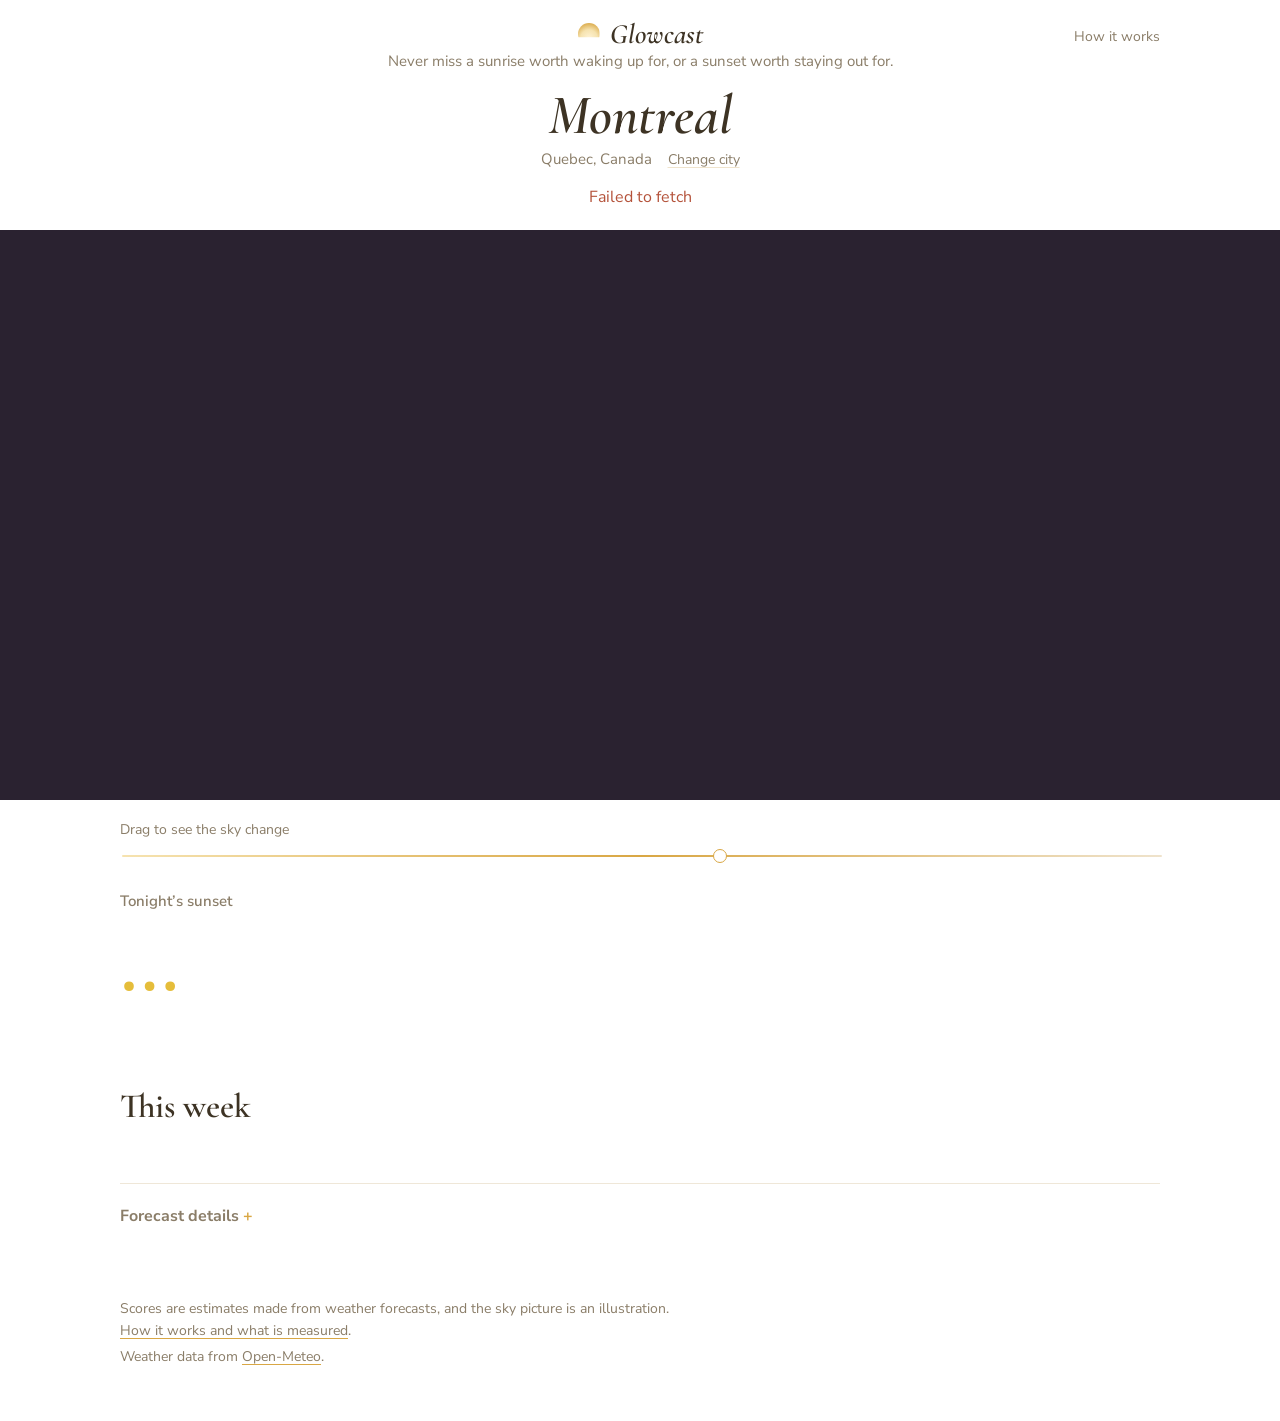
==== commit dd0d7be7: "Use Nunito Sans for sentences; keep Cormorant for short display text Co-Authored-By: Claude Opus 5.5" ====
--- a/index.html
+++ b/index.html
@@ -25,7 +25,7 @@
 <link rel="preconnect" href="https://fonts.googleapis.com">
 <link rel="preconnect" href="https://fonts.gstatic.com" crossorigin>
 <link rel="stylesheet" href="https://fonts.googleapis.com/css2?family=Cormorant+Garamond:ital,wght@0,500;0,600;0,700;1,500;1,600&family=Nunito+Sans:opsz,wght@6..12,400;6..12,600;6..12,700&family=DM+Mono:wght@400;500&display=swap">
-<link rel="stylesheet" href="styles.css?v=25">
+<link rel="stylesheet" href="styles.css?v=26">
 </head>
 <body>
 <!--BODY-->
@@ -109,6 +109,6 @@
   <p>Weather data from <a href="https://open-meteo.com/" target="_blank" rel="noopener">Open-Meteo</a>.</p>
 </footer>
 <!--/BODY-->
-<script type="module" src="js/app.js?v=25"></script>
+<script type="module" src="js/app.js?v=26"></script>
 </body>
 </html>
--- a/styles.css
+++ b/styles.css
@@ -42,7 +42,7 @@
 .top { display: grid; grid-template-columns: 1fr auto 1fr; align-items: start; gap: 16px; padding-block: 20px 4px; }
 .top .navlink { justify-self: end; padding-top: 6px; }
 .brandbox { display: flex; flex-direction: column; align-items: center; gap: 2px; text-align: center; }
-.tagline { margin: 0; font: italic 500 19px/1.3 var(--display); color: var(--muted); max-width: 62ch; text-wrap: balance; }
+.tagline { margin: 0; font: 400 15px/1.5 var(--body); color: var(--muted); max-width: 62ch; text-wrap: balance; }
 .brand { display: flex; align-items: center; gap: 10px; font: italic 600 28px/1 var(--display); text-decoration: none; }
 .mark { width: 22px; height: 22px; border-radius: 50%; background: radial-gradient(circle at 50% 70%, #fff3d6, var(--gold-soft) 45%, var(--gold) 85%); clip-path: inset(0 0 35% 0); }
 .navlink { font-size: 14px; color: var(--muted); text-decoration: none; }
@@ -57,7 +57,7 @@
 .wrap-top .status { text-align: center; }
 .where h1 { margin: 0; font: italic 600 clamp(38px, 4.6vw, 56px)/1 var(--display); letter-spacing: -0.01em; }
 .region-row { margin: 0; display: flex; align-items: baseline; justify-content: center; gap: 16px; flex-wrap: wrap; }
-.region { font: italic 500 20px/1.2 var(--display); color: var(--muted); }
+.region { font: 400 15px/1.4 var(--body); color: var(--muted); }
 .region-row .textbtn { padding: 4px 0; }
 .city { border: 0; background: none; padding: 0; font: inherit; color: inherit; }
 .city:hover { color: var(--t-vivid); }
@@ -89,7 +89,7 @@
   padding: 10px 18px 12px; border-radius: 16px; color: #fff;
   background: rgb(28 20 18 / 0.42); backdrop-filter: blur(10px); -webkit-backdrop-filter: blur(10px);
 }
-.b-when { font: italic 500 18px/1.2 var(--display); opacity: 0.9; }
+.b-when { font: 600 13px/1.3 var(--body); opacity: 0.92; }
 .b-label { font: 600 30px/1.05 var(--display); }
 #sky { display: block; width: 100%; height: 100%; object-fit: cover; }
 .scrub { gap: 0; padding-top: 6px; }
@@ -101,15 +101,15 @@
 .scrub input::-moz-range-thumb { width: 11px; height: 11px; border-radius: 50%; background: #fff; border: 1.5px solid var(--gold); cursor: grab; }
 .scrub input:active::-webkit-slider-thumb { cursor: grabbing; }
 .scrub-meta { margin: 2px 0 0; font-size: 14px; color: var(--muted); }
-.hint { margin: 0 0 2px; font: italic 500 18px var(--display); color: var(--muted); }
+.hint { margin: 0 0 2px; font: 400 14px/1.4 var(--body); color: var(--muted); }
 
 /* Answer */
 .summary { display: grid; grid-template-columns: 1.35fr 1fr; gap: 40px 64px; align-items: start; }
 .verdict { min-width: 0; }
-.kicker { margin: 0 0 4px; font: italic 500 26px/1.2 var(--display); color: var(--muted); }
+.kicker { margin: 0 0 6px; font: 600 15px/1.3 var(--body); color: var(--muted); }
 .heading { margin: 0 0 18px; font: 600 34px/1.1 var(--display); }
 .v-title { margin: 0; font: 600 clamp(56px, 8vw, 88px)/1 var(--display); color: var(--tone); }
-.v-line { margin: 12px 0 0; font: 500 clamp(22px, 2.6vw, 28px)/1.3 var(--display); max-width: 30ch; text-wrap: pretty; }
+.v-line { margin: 12px 0 0; font: 600 clamp(18px, 2vw, 21px)/1.45 var(--body); max-width: 40ch; text-wrap: pretty; }
 .why { margin: 16px 0 0; color: var(--ink); max-width: 58ch; }
 .v-conf { margin: 18px 0 0; font-size: 14px; color: var(--muted); max-width: 60ch; }
 .facts { margin: 0; display: flex; flex-direction: column; }
@@ -167,7 +167,7 @@
 .prose h2 { margin: 40px 0 8px; font: 600 30px/1.15 var(--display); }
 .prose p, .prose li { color: var(--ink); }
 .prose ul { padding-left: 20px; display: flex; flex-direction: column; gap: 6px; }
-.prose .lede { margin-top: 8px; font: 500 24px/1.35 var(--display); color: var(--muted); }
+.prose .lede { margin-top: 8px; font: 400 19px/1.5 var(--body); color: var(--muted); }
 .prose dl { margin: 0; }
 .prose dl div { padding: 10px 0; border-bottom: 1px solid var(--line); }
 .prose dt { font-weight: 700; }
